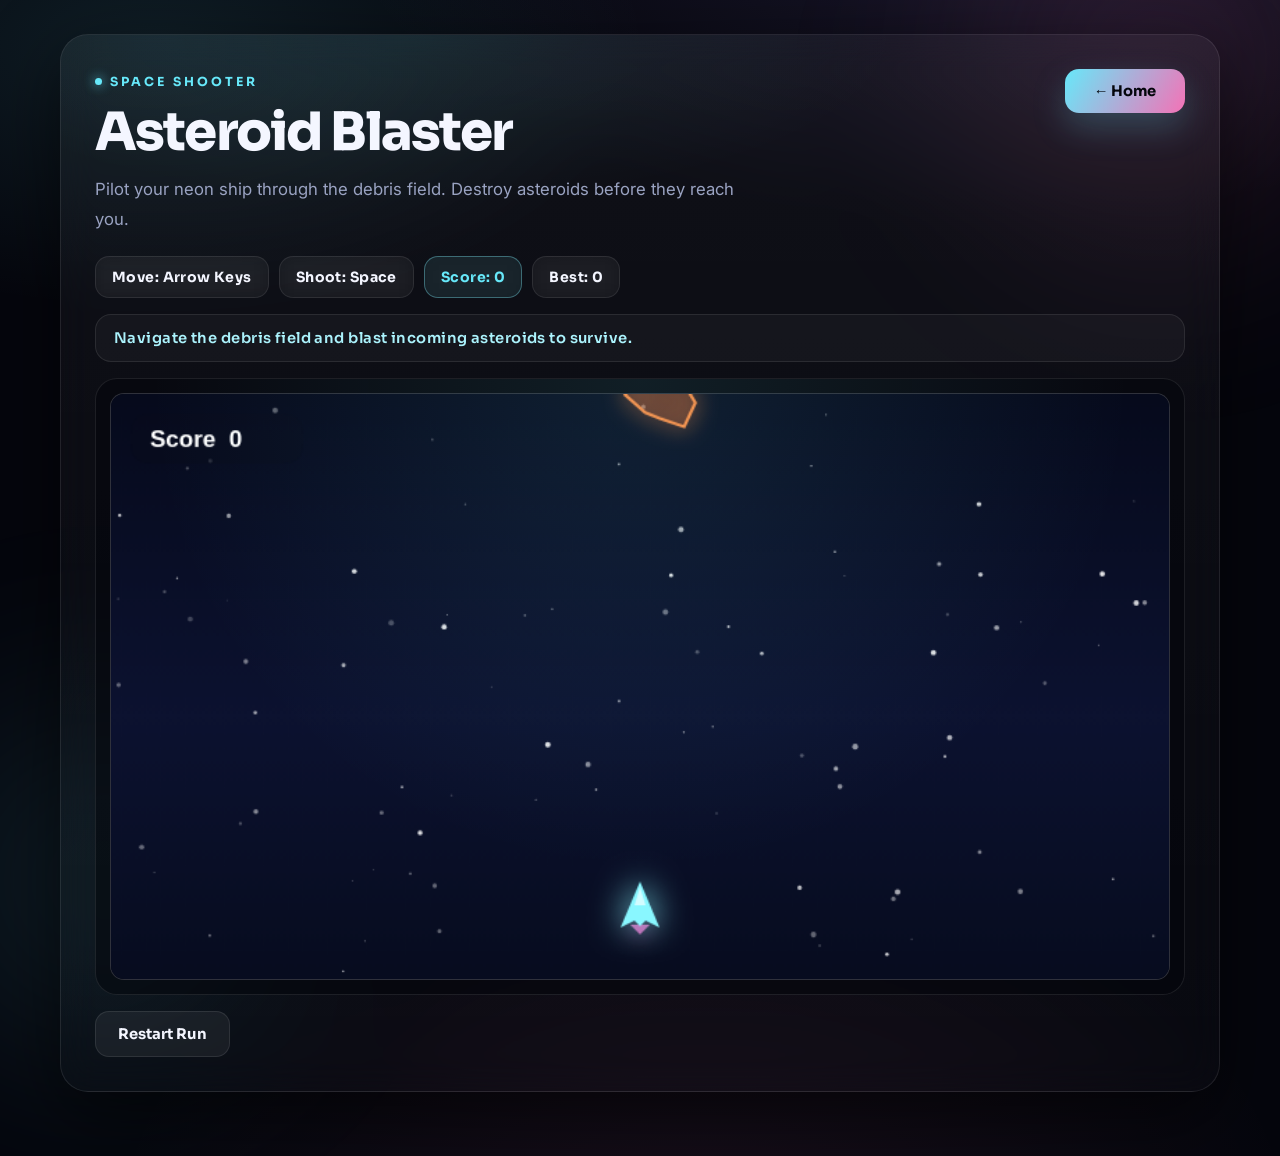
==== asteroid.html @ b8276bd2 "Add 3 new games, fix title corruption and snake timing bug New games: Asteroid Blaster (space shoote" ====
<!DOCTYPE html>
<html lang="en">
<head>
  <meta charset="UTF-8" />
  <meta name="viewport" content="width=device-width, initial-scale=1.0" />
  <title>Asteroid Blaster | Game Hub</title>
  <link rel="stylesheet" href="style.css" />
</head>
<body class="theme-neon">
  <div class="page-shell">
    <main class="game-page-wrap">
      <section class="game-panel">
        <div class="game-topbar">
          <div class="game-header-left">
            <p class="eyebrow">Space Shooter</p>
            <h1>Asteroid Blaster</h1>
            <p class="game-subtext">
              Pilot your neon ship through the debris field. Destroy asteroids before they reach you.
            </p>
          </div>
          <a href="index.html" class="back-link">&larr; Home</a>
        </div>

        <div class="info-row">
          <div class="status-box">Move: Arrow Keys</div>
          <div class="status-box">Shoot: Space</div>
          <div class="status-box is-accent" id="astScoreBox">Score: 0</div>
          <div class="status-box" id="astBestBox">Best: 0</div>
        </div>

        <div class="message-banner" id="astMessage">Navigate the debris field and blast incoming asteroids to survive.</div>

        <div class="canvas-stage">
          <canvas id="astCanvas" class="game-canvas" width="760" height="420"></canvas>
        </div>

        <div class="bottom-actions">
          <button class="secondary-button" id="astRestart">Restart Run</button>
        </div>
      </section>
    </main>
  </div>

  <script>
    const astCanvas = document.getElementById("astCanvas");
    const astCtx = astCanvas.getContext("2d");
    const astScoreBox = document.getElementById("astScoreBox");
    const astBestBox = document.getElementById("astBestBox");
    const astRestart = document.getElementById("astRestart");
    const astMessage = document.getElementById("astMessage");

    const W = 760, H = 420;
    const ship = { x: W / 2, y: H - 50, speed: 6 };

    let bullets = [];
    let asteroids = [];
    let particles = [];
    let astScore = 0;
    let astBest = Number(localStorage.getItem("asteroidBest") || 0);
    let astGameOver = false;
    let astFrame = 0;
    let leftPressed = false;
    let rightPressed = false;
    let spacePressed = false;
    let lastShot = 0;

    const stars = Array.from({ length: 90 }, () => ({
      x: Math.random() * W,
      y: Math.random() * H,
      size: Math.random() * 1.8 + 0.3,
      speed: Math.random() * 0.4 + 0.12,
      opacity: Math.random() * 0.7 + 0.2
    }));

    astBestBox.textContent = "Best: " + astBest;

    function setAstMessage(msg) { astMessage.textContent = msg; }

    function drawRoundedRect(ctx, x, y, w, h, r) {
      const rr = Math.min(r, w / 2, h / 2);
      ctx.beginPath();
      ctx.moveTo(x + rr, y);
      ctx.lineTo(x + w - rr, y);
      ctx.quadraticCurveTo(x + w, y, x + w, y + rr);
      ctx.lineTo(x + w, y + h - rr);
      ctx.quadraticCurveTo(x + w, y + h, x + w - rr, y + h);
      ctx.lineTo(x + rr, y + h);
      ctx.quadraticCurveTo(x, y + h, x, y + h - rr);
      ctx.lineTo(x, y + rr);
      ctx.quadraticCurveTo(x, y, x + rr, y);
      ctx.closePath();
    }

    function resetAstGame() {
      ship.x = W / 2;
      bullets = [];
      asteroids = [];
      particles = [];
      astScore = 0;
      astGameOver = false;
      astFrame = 0;
      leftPressed = false;
      rightPressed = false;
      spacePressed = false;
      lastShot = 0;
      astScoreBox.textContent = "Score: 0";
      setAstMessage("Navigate the debris field and blast incoming asteroids to survive.");
    }

    function spawnAsteroid() {
      const size = Math.random() * 20 + 16;
      const x = Math.random() * (W - size * 2) + size;
      const baseSpeed = 1.4 + Math.min(astScore * 0.04, 2.6);
      asteroids.push({
        x, y: -size,
        size,
        speed: Math.random() * 1.2 + baseSpeed,
        dx: (Math.random() - 0.5) * 1.4,
        angle: 0,
        rotSpeed: (Math.random() - 0.5) * 0.06
      });
    }

    function shootBullet() {
      if (astFrame - lastShot < 12) return;
      lastShot = astFrame;
      bullets.push({ x: ship.x, y: ship.y - 18, speed: 12 });
    }

    function spawnParticles(x, y) {
      for (let i = 0; i < 9; i++) {
        const angle = Math.random() * Math.PI * 2;
        const speed = Math.random() * 3.5 + 1;
        particles.push({
          x, y,
          dx: Math.cos(angle) * speed,
          dy: Math.sin(angle) * speed,
          life: 1,
          decay: Math.random() * 0.04 + 0.03,
          size: Math.random() * 4 + 2
        });
      }
    }

    function drawBackground() {
      const grad = astCtx.createLinearGradient(0, 0, 0, H);
      grad.addColorStop(0, "#060a1c");
      grad.addColorStop(0.55, "#0c1230");
      grad.addColorStop(1, "#070c1f");
      astCtx.fillStyle = grad;
      astCtx.fillRect(0, 0, W, H);

      stars.forEach(s => {
        s.y += s.speed;
        if (s.y > H) { s.y = 0; s.x = Math.random() * W; }
        astCtx.globalAlpha = s.opacity;
        astCtx.fillStyle = "#ffffff";
        astCtx.beginPath();
        astCtx.arc(s.x, s.y, s.size, 0, Math.PI * 2);
        astCtx.fill();
      });
      astCtx.globalAlpha = 1;
    }

    function drawShip() {
      const { x, y } = ship;
      astCtx.save();

      astCtx.shadowColor = "#ff6ed1";
      astCtx.shadowBlur = 16;
      astCtx.fillStyle = "rgba(255, 110, 209, 0.75)";
      astCtx.beginPath();
      astCtx.moveTo(x - 7, y + 11);
      astCtx.lineTo(x + 7, y + 11);
      astCtx.lineTo(x, y + 22 + Math.sin(astFrame * 0.4) * 4);
      astCtx.closePath();
      astCtx.fill();

      astCtx.shadowColor = "#89f7ff";
      astCtx.shadowBlur = 24;
      astCtx.fillStyle = "#89f7ff";
      astCtx.beginPath();
      astCtx.moveTo(x, y - 20);
      astCtx.lineTo(x - 14, y + 13);
      astCtx.lineTo(x - 4, y + 8);
      astCtx.lineTo(x, y + 12);
      astCtx.lineTo(x + 4, y + 8);
      astCtx.lineTo(x + 14, y + 13);
      astCtx.closePath();
      astCtx.fill();

      astCtx.shadowBlur = 0;
      astCtx.fillStyle = "rgba(255,255,255,0.62)";
      astCtx.beginPath();
      astCtx.moveTo(x, y - 16);
      astCtx.lineTo(x - 4, y - 3);
      astCtx.lineTo(x + 4, y - 3);
      astCtx.closePath();
      astCtx.fill();

      astCtx.restore();
    }

    function drawBullets() {
      bullets.forEach(b => {
        astCtx.save();
        astCtx.shadowColor = "#9f94ff";
        astCtx.shadowBlur = 14;
        astCtx.fillStyle = "#c4baff";
        astCtx.beginPath();
        astCtx.arc(b.x, b.y, 4, 0, Math.PI * 2);
        astCtx.fill();
        astCtx.restore();
      });
    }

    function drawAsteroids() {
      asteroids.forEach(a => {
        astCtx.save();
        astCtx.translate(a.x, a.y);
        astCtx.rotate(a.angle);
        astCtx.shadowColor = "#ff8c42";
        astCtx.shadowBlur = 16;
        astCtx.strokeStyle = "#ff8c42";
        astCtx.fillStyle = "rgba(255, 100, 40, 0.22)";
        astCtx.lineWidth = 2.2;
        astCtx.beginPath();
        for (let i = 0; i < 8; i++) {
          const ang = (i / 8) * Math.PI * 2;
          const r = a.size * (0.72 + Math.sin(i * 1.7 + 0.6) * 0.28);
          const px = Math.cos(ang) * r;
          const py = Math.sin(ang) * r;
          i === 0 ? astCtx.moveTo(px, py) : astCtx.lineTo(px, py);
        }
        astCtx.closePath();
        astCtx.fill();
        astCtx.stroke();
        astCtx.restore();
      });
    }

    function drawParticles() {
      particles.forEach(p => {
        astCtx.save();
        astCtx.globalAlpha = p.life;
        astCtx.shadowColor = "#ff8c42";
        astCtx.shadowBlur = 8;
        astCtx.fillStyle = "#ffb870";
        astCtx.beginPath();
        astCtx.arc(p.x, p.y, p.size * p.life, 0, Math.PI * 2);
        astCtx.fill();
        astCtx.restore();
      });
    }

    function drawAstHud() {
      astCtx.fillStyle = "rgba(7, 11, 28, 0.58)";
      drawRoundedRect(astCtx, 14, 14, 124, 36, 14);
      astCtx.fill();
      astCtx.fillStyle = "#ffffff";
      astCtx.font = "bold 17px Arial";
      astCtx.fillText("Score  " + astScore, 28, 38);
    }

    function drawAstOverlay() {
      if (!astGameOver) return;
      astCtx.fillStyle = "rgba(6, 10, 24, 0.74)";
      drawRoundedRect(astCtx, (W - 284) / 2, 144, 284, 128, 18);
      astCtx.fill();
      astCtx.fillStyle = "#ffffff";
      astCtx.font = "bold 28px Arial";
      astCtx.textAlign = "center";
      astCtx.fillText("Ship Destroyed", W / 2, 188);
      astCtx.font = "15px Arial";
      astCtx.fillStyle = "#bcc8e5";
      astCtx.fillText("Press Restart to re-launch", W / 2, 218);
      astCtx.fillStyle = "#ffffff";
      astCtx.fillText("Final score: " + astScore, W / 2, 246);
      astCtx.textAlign = "left";
    }

    function updateShip() {
      if (leftPressed) ship.x -= ship.speed;
      if (rightPressed) ship.x += ship.speed;
      ship.x = Math.max(18, Math.min(W - 18, ship.x));
      if (spacePressed) shootBullet();
    }

    function updateBullets() {
      bullets.forEach(b => { b.y -= b.speed; });
      bullets = bullets.filter(b => b.y > -10);
    }

    function updateAsteroids() {
      const rate = Math.max(28, 70 - Math.floor(astScore / 4) * 5);
      if (astFrame % rate === 0) spawnAsteroid();
      asteroids.forEach(a => { a.y += a.speed; a.x += a.dx; a.angle += a.rotSpeed; });
      asteroids = asteroids.filter(a => a.y < H + a.size);
    }

    function updateParticles() {
      particles.forEach(p => { p.x += p.dx; p.y += p.dy; p.life -= p.decay; });
      particles = particles.filter(p => p.life > 0);
    }

    function checkAstCollisions() {
      outer: for (let bi = bullets.length - 1; bi >= 0; bi--) {
        for (let ai = asteroids.length - 1; ai >= 0; ai--) {
          const b = bullets[bi];
          const a = asteroids[ai];
          if (Math.hypot(b.x - a.x, b.y - a.y) < a.size) {
            spawnParticles(a.x, a.y);
            bullets.splice(bi, 1);
            asteroids.splice(ai, 1);
            astScore++;
            astScoreBox.textContent = "Score: " + astScore;
            if (astScore > astBest) {
              astBest = astScore;
              localStorage.setItem("asteroidBest", astBest);
              astBestBox.textContent = "Best: " + astBest;
              setAstMessage("New record! " + astBest + " asteroids blasted.");
            } else if (astScore % 5 === 0) {
              setAstMessage("Clean shot. " + astScore + " asteroids down.");
            }
            continue outer;
          }
        }
      }

      if (!astGameOver) {
        for (const a of asteroids) {
          if (Math.hypot(ship.x - a.x, ship.y - a.y) < a.size + 10) {
            astGameOver = true;
            setAstMessage("Ship destroyed at score " + astScore + ". Restart to re-enter the field.");
            break;
          }
        }
      }
    }

    function astLoop() {
      drawBackground();
      if (!astGameOver) {
        updateShip();
        updateBullets();
        updateAsteroids();
        updateParticles();
        checkAstCollisions();
        astFrame++;
      }
      drawParticles();
      drawAsteroids();
      drawBullets();
      drawShip();
      drawAstHud();
      drawAstOverlay();
      requestAnimationFrame(astLoop);
    }

    document.addEventListener("keydown", e => {
      if (e.key === "ArrowLeft") leftPressed = true;
      if (e.key === "ArrowRight") rightPressed = true;
      if (e.key === " ") { e.preventDefault(); spacePressed = true; }
    });
    document.addEventListener("keyup", e => {
      if (e.key === "ArrowLeft") leftPressed = false;
      if (e.key === "ArrowRight") rightPressed = false;
      if (e.key === " ") spacePressed = false;
    });

    astRestart.addEventListener("click", resetAstGame);
    resetAstGame();
    astLoop();
  </script>
</body>
</html>
---- style.css ----
@import url("https://fonts.googleapis.com/css2?family=Sora:wght@500;600;700;800&family=Inter:wght@400;500;600;700&display=swap");

* {
  box-sizing: border-box;
}

:root {
  --bg: #05060d;
  --surface: rgba(255, 255, 255, 0.035);
  --surface-2: rgba(255, 255, 255, 0.06);
  --border: rgba(255, 255, 255, 0.09);
  --border-strong: rgba(255, 255, 255, 0.16);
  --text: #f4f6ff;
  --text-soft: #9aa3c2;
  --accent-1: #67e8f9;
  --accent-2: #a78bfa;
  --accent-3: #f472b6;
  --glow: rgba(103, 232, 249, 0.35);
  --radius-xl: 28px;
  --radius-lg: 22px;
  --radius-md: 16px;
  --shadow: 0 24px 70px rgba(0, 0, 0, 0.55);
  --display-font: "Sora", "Avenir Next", "Segoe UI", sans-serif;
  --body-font: "Inter", -apple-system, "Segoe UI", sans-serif;
}

html,
body {
  margin: 0;
  padding: 0;
  min-height: 100vh;
}

body {
  position: relative;
  overflow-x: hidden;
  font-family: var(--body-font);
  color: var(--text);
  background:
    radial-gradient(1100px 520px at 78% -8%, rgba(167, 139, 250, 0.13), transparent 60%),
    radial-gradient(900px 480px at 12% 4%, rgba(103, 232, 249, 0.1), transparent 55%),
    radial-gradient(1000px 700px at 55% 108%, rgba(244, 114, 182, 0.08), transparent 60%),
    var(--bg);
  -webkit-font-smoothing: antialiased;
}

/* drifting aurora blobs */
body::before,
body::after {
  content: "";
  position: fixed;
  width: 560px;
  height: 560px;
  border-radius: 50%;
  pointer-events: none;
  z-index: 0;
  filter: blur(90px);
  opacity: 0.5;
}

body::before {
  top: -220px;
  right: -160px;
  background: radial-gradient(circle, color-mix(in srgb, var(--accent-2) 32%, transparent), transparent 70%);
  animation: drift-a 26s ease-in-out infinite;
}

body::after {
  bottom: -260px;
  left: -180px;
  background: radial-gradient(circle, color-mix(in srgb, var(--accent-1) 26%, transparent), transparent 70%);
  animation: drift-b 32s ease-in-out infinite;
}

@keyframes drift-a {
  0%, 100% { transform: translate(0, 0) scale(1); }
  50% { transform: translate(-90px, 70px) scale(1.12); }
}

@keyframes drift-b {
  0%, 100% { transform: translate(0, 0) scale(1); }
  50% { transform: translate(80px, -60px) scale(1.08); }
}

/* per-game accent themes (used by game pages) */
body.theme-neon    { --accent-1: #67e8f9; --accent-2: #f472b6; --accent-3: #a78bfa; }
body.theme-arcade  { --accent-1: #fde68a; --accent-2: #67e8f9; --accent-3: #86efac; }
body.theme-adventure { --accent-1: #86efac; --accent-2: #fbbf77; --accent-3: #93c5fd; }
body.theme-puzzle  { --accent-1: #93c5fd; --accent-2: #f472b6; --accent-3: #86efac; }
body.theme-classic { --accent-1: #86efac; --accent-2: #5eead4; --accent-3: #bbf7d0; }
body.theme-coin    { --accent-1: #fde68a; --accent-2: #fb923c; --accent-3: #fef3c7; }

a {
  color: inherit;
  text-decoration: none;
}

h1, h2, h3,
.eyebrow,
.status-box,
.card-tag,
.primary-button,
.secondary-button,
.back-link,
.message-banner,
.stat-card strong,
.brand {
  font-family: var(--display-font);
}

::selection {
  background: color-mix(in srgb, var(--accent-1) 40%, transparent);
}

::-webkit-scrollbar {
  width: 10px;
}

::-webkit-scrollbar-track {
  background: #07080f;
}

::-webkit-scrollbar-thumb {
  background: rgba(255, 255, 255, 0.12);
  border-radius: 99px;
}

.page-shell {
  position: relative;
  z-index: 1;
  min-height: 100vh;
  padding: 34px 20px 64px;
}

.hub-container,
.game-page-wrap {
  width: min(1160px, 100%);
  margin: 0 auto;
}

/* ---------- top nav (home) ---------- */

.top-nav {
  display: flex;
  align-items: center;
  justify-content: space-between;
  gap: 16px;
  margin-bottom: 34px;
}

.brand {
  display: inline-flex;
  align-items: center;
  gap: 12px;
  font-weight: 800;
  font-size: 1.02rem;
  letter-spacing: 0.16em;
  text-transform: uppercase;
}

.brand-dot {
  width: 34px;
  height: 34px;
  border-radius: 11px;
  display: grid;
  place-items: center;
  font-size: 1rem;
  color: #04060c;
  background: linear-gradient(135deg, var(--accent-1), var(--accent-2));
  box-shadow: 0 8px 26px var(--glow);
}

.nav-pill {
  border: 1px solid var(--border);
  background: var(--surface);
  backdrop-filter: blur(14px);
  border-radius: 999px;
  padding: 10px 18px;
  color: var(--text-soft);
  font-size: 0.86rem;
  font-weight: 600;
  letter-spacing: 0.05em;
}

/* ---------- hero ---------- */

.hero-panel {
  position: relative;
  overflow: hidden;
  background: linear-gradient(180deg, rgba(255, 255, 255, 0.05), rgba(255, 255, 255, 0.015));
  border: 1px solid var(--border);
  border-radius: var(--radius-xl);
  box-shadow: var(--shadow);
  backdrop-filter: blur(18px);
  padding: clamp(30px, 5vw, 60px);
  display: flex;
  justify-content: space-between;
  align-items: center;
  gap: 40px;
  flex-wrap: wrap;
}

.hero-panel::before {
  content: "";
  position: absolute;
  inset: 0;
  background:
    radial-gradient(600px 260px at 20% 0%, color-mix(in srgb, var(--accent-1) 9%, transparent), transparent 70%),
    radial-gradient(500px 300px at 90% 100%, color-mix(in srgb, var(--accent-3) 8%, transparent), transparent 70%);
  pointer-events: none;
}

.hero-left {
  position: relative;
  flex: 1 1 540px;
}

.eyebrow {
  margin: 0 0 16px;
  display: inline-flex;
  align-items: center;
  gap: 8px;
  color: var(--accent-1);
  font-size: 0.78rem;
  font-weight: 700;
  letter-spacing: 0.24em;
  text-transform: uppercase;
}

.eyebrow::before {
  content: "";
  width: 7px;
  height: 7px;
  border-radius: 50%;
  background: var(--accent-1);
  box-shadow: 0 0 12px var(--accent-1);
}

.hero-left h1,
.game-header-left h1 {
  margin: 0 0 16px;
  font-size: clamp(2.7rem, 6vw, 4.6rem);
  font-weight: 800;
  line-height: 1.02;
  letter-spacing: -0.035em;
}

.gradient-text {
  background: linear-gradient(100deg, var(--accent-1) 0%, var(--accent-2) 50%, var(--accent-3) 100%);
  -webkit-background-clip: text;
  background-clip: text;
  color: transparent;
}

.hero-text,
.game-subtext {
  margin: 0;
  color: var(--text-soft);
  font-size: 1.05rem;
  line-height: 1.75;
  max-width: 640px;
}

.made-by {
  margin: 26px 0 0;
  color: var(--text-soft);
  font-size: 0.88rem;
  font-weight: 600;
  letter-spacing: 0.08em;
  text-transform: uppercase;
}

.made-by strong {
  color: var(--text);
}

.hero-stats {
  position: relative;
  display: flex;
  gap: 14px;
  flex-wrap: wrap;
}

.stat-card {
  min-width: 130px;
  background: var(--surface);
  border: 1px solid var(--border);
  border-radius: var(--radius-lg);
  backdrop-filter: blur(14px);
  padding: 22px 20px;
  text-align: center;
  transition: transform 0.25s ease, border-color 0.25s ease;
}

.stat-card:hover {
  transform: translateY(-3px);
  border-color: var(--border-strong);
}

.stat-card span {
  display: block;
  color: var(--text-soft);
  font-size: 0.72rem;
  margin-bottom: 10px;
  letter-spacing: 0.2em;
  text-transform: uppercase;
}

.stat-card strong {
  font-size: 1.9rem;
  font-weight: 800;
  letter-spacing: -0.02em;
}

/* ---------- game grid ---------- */

.section-label {
  margin: 44px 4px 18px;
  display: flex;
  align-items: baseline;
  justify-content: space-between;
  gap: 14px;
}

.section-label h2 {
  margin: 0;
  font-size: 1.35rem;
  font-weight: 700;
  letter-spacing: -0.01em;
}

.section-label span {
  color: var(--text-soft);
  font-size: 0.85rem;
}

.games-grid {
  display: grid;
  grid-template-columns: repeat(auto-fill, minmax(300px, 1fr));
  gap: 18px;
}

.game-card {
  --g1: var(--accent-1);
  --g2: var(--accent-2);
  position: relative;
  display: flex;
  flex-direction: column;
  overflow: hidden;
  background: linear-gradient(180deg, rgba(255, 255, 255, 0.045), rgba(255, 255, 255, 0.015));
  border: 1px solid var(--border);
  border-radius: var(--radius-lg);
  box-shadow: var(--shadow);
  backdrop-filter: blur(14px);
  transition: transform 0.28s cubic-bezier(0.2, 0.8, 0.2, 1), border-color 0.28s ease, box-shadow 0.28s ease;
}

.game-card:hover {
  transform: translateY(-6px);
  border-color: color-mix(in srgb, var(--g1) 45%, var(--border));
  box-shadow: 0 30px 80px rgba(0, 0, 0, 0.6), 0 0 40px color-mix(in srgb, var(--g1) 14%, transparent);
}

.card-art {
  position: relative;
  height: 148px;
  display: grid;
  place-items: center;
  background:
    radial-gradient(320px 130px at 50% 115%, color-mix(in srgb, var(--g2) 34%, transparent), transparent 75%),
    linear-gradient(140deg, color-mix(in srgb, var(--g1) 20%, #0a0c18), color-mix(in srgb, var(--g2) 16%, #0a0c18));
  border-bottom: 1px solid var(--border);
  overflow: hidden;
}

.card-art::before {
  content: "";
  position: absolute;
  inset: 0;
  background-image:
    linear-gradient(rgba(255, 255, 255, 0.045) 1px, transparent 1px),
    linear-gradient(90deg, rgba(255, 255, 255, 0.045) 1px, transparent 1px);
  background-size: 28px 28px;
  mask-image: radial-gradient(circle at 50% 60%, black, transparent 78%);
}

.art-glyph {
  position: relative;
  font-size: 3rem;
  line-height: 1;
  filter: drop-shadow(0 0 18px color-mix(in srgb, var(--g1) 70%, transparent));
  transition: transform 0.35s cubic-bezier(0.2, 0.8, 0.2, 1);
}

.game-card:hover .art-glyph {
  transform: scale(1.18) rotate(-4deg);
}

.card-body {
  display: flex;
  flex-direction: column;
  flex: 1;
  padding: 20px 22px 22px;
}

.card-tag {
  align-self: flex-start;
  color: color-mix(in srgb, var(--g1) 85%, white);
  background: color-mix(in srgb, var(--g1) 12%, transparent);
  border: 1px solid color-mix(in srgb, var(--g1) 26%, transparent);
  border-radius: 999px;
  padding: 6px 12px;
  font-size: 0.68rem;
  font-weight: 700;
  letter-spacing: 0.18em;
}

.game-card h2 {
  margin: 14px 0 8px;
  font-size: 1.28rem;
  font-weight: 700;
  letter-spacing: -0.015em;
}

.game-card p {
  margin: 0;
  color: var(--text-soft);
  font-size: 0.93rem;
  line-height: 1.65;
  flex-grow: 1;
}

.card-link {
  margin-top: 18px;
  align-self: flex-start;
  display: inline-flex;
  align-items: center;
  gap: 8px;
  color: color-mix(in srgb, var(--g1) 85%, white);
  font-weight: 700;
  font-size: 0.92rem;
  letter-spacing: 0.02em;
  transition: gap 0.2s ease;
}

.game-card:hover .card-link {
  gap: 13px;
}

.site-footer {
  margin-top: 48px;
  text-align: center;
  color: var(--text-soft);
  font-size: 0.84rem;
  letter-spacing: 0.04em;
}

/* ---------- game pages ---------- */

.game-panel {
  position: relative;
  overflow: hidden;
  background: linear-gradient(180deg, rgba(255, 255, 255, 0.045), rgba(255, 255, 255, 0.015));
  border: 1px solid var(--border);
  border-radius: var(--radius-xl);
  box-shadow: var(--shadow);
  backdrop-filter: blur(18px);
  padding: clamp(22px, 3.4vw, 34px);
}

.game-panel::before {
  content: "";
  position: absolute;
  inset: 0;
  background: radial-gradient(700px 240px at 30% 0%, color-mix(in srgb, var(--accent-1) 8%, transparent), transparent 70%);
  pointer-events: none;
}

.game-topbar {
  position: relative;
  display: flex;
  justify-content: space-between;
  gap: 20px;
  flex-wrap: wrap;
  align-items: flex-start;
  margin-bottom: 22px;
}

.game-header-left {
  flex: 1 1 460px;
}

.game-header-left h1 {
  font-size: clamp(2.1rem, 4.6vw, 3.3rem);
}

.back-link {
  display: inline-flex;
  align-items: center;
  justify-content: center;
  min-width: 120px;
  padding: 13px 20px;
  border-radius: 14px;
  color: #04060c;
  font-weight: 700;
  font-size: 0.92rem;
  background: linear-gradient(120deg, var(--accent-1), var(--accent-2));
  box-shadow: 0 14px 34px color-mix(in srgb, var(--accent-1) 22%, transparent);
  transition: transform 0.2s ease, box-shadow 0.2s ease;
}

.back-link:hover {
  transform: translateY(-2px);
  box-shadow: 0 18px 42px color-mix(in srgb, var(--accent-1) 30%, transparent);
}

.info-row {
  position: relative;
  display: flex;
  gap: 10px;
  flex-wrap: wrap;
  margin-bottom: 16px;
}

.status-box {
  background: var(--surface);
  border: 1px solid var(--border);
  border-radius: 14px;
  backdrop-filter: blur(10px);
  padding: 11px 16px;
  font-size: 0.88rem;
  font-weight: 700;
  letter-spacing: 0.03em;
}

.status-box.is-accent {
  color: var(--accent-1);
  border-color: color-mix(in srgb, var(--accent-1) 30%, var(--border));
  background: color-mix(in srgb, var(--accent-1) 7%, transparent);
}

.status-box.is-alert {
  color: #fca5a5;
  border-color: rgba(252, 165, 165, 0.28);
}

.status-box.is-live {
  animation: pulse-glow 1.1s ease-in-out infinite;
}

.message-banner {
  position: relative;
  width: 100%;
  margin: 0 0 16px;
  padding: 14px 18px;
  border: 1px solid var(--border);
  border-radius: var(--radius-md);
  background: var(--surface);
  color: color-mix(in srgb, var(--accent-1) 55%, white);
  font-size: 0.92rem;
  font-weight: 600;
  letter-spacing: 0.03em;
}

.canvas-stage {
  position: relative;
  display: flex;
  justify-content: center;
  padding: 14px;
  border: 1px solid var(--border);
  border-radius: var(--radius-lg);
  background: rgba(3, 4, 10, 0.5);
  overflow: hidden;
}

.canvas-stage::before {
  content: "";
  position: absolute;
  inset: 0;
  background: radial-gradient(circle at top, color-mix(in srgb, var(--accent-1) 10%, transparent), transparent 60%);
  pointer-events: none;
}

.game-canvas {
  display: block;
  width: 100%;
  max-width: 100%;
  border-radius: 14px;
  border: 1px solid var(--border-strong);
  background: #070a16;
}

.bottom-actions {
  margin-top: 16px;
  display: flex;
  gap: 10px;
  flex-wrap: wrap;
}

.primary-button,
.secondary-button {
  display: inline-flex;
  align-items: center;
  justify-content: center;
  cursor: pointer;
  padding: 13px 22px;
  border-radius: 14px;
  font-weight: 700;
  font-size: 0.92rem;
  transition: transform 0.2s ease, border-color 0.2s ease, box-shadow 0.2s ease;
}

.primary-button {
  border: 0;
  color: #04060c;
  background: linear-gradient(120deg, var(--accent-1), var(--accent-2));
  box-shadow: 0 14px 30px color-mix(in srgb, var(--accent-1) 20%, transparent);
}

.secondary-button {
  border: 1px solid var(--border);
  background: var(--surface-2);
  color: var(--text);
}

.primary-button:hover,
.secondary-button:hover {
  transform: translateY(-2px);
}

.secondary-button:hover {
  border-color: var(--border-strong);
}

.secondary-button:disabled {
  opacity: 0.4;
  cursor: not-allowed;
  transform: none;
}

@keyframes pulse-glow {
  0%, 100% { box-shadow: 0 0 0 color-mix(in srgb, var(--accent-1) 0%, transparent); }
  50% { box-shadow: 0 0 22px color-mix(in srgb, var(--accent-1) 30%, transparent); }
}

@media (max-width: 768px) {
  .page-shell {
    padding: 20px 12px 40px;
  }

  .hero-panel {
    padding: 24px;
  }

  .hero-stats {
    width: 100%;
  }

  .stat-card {
    flex: 1;
    min-width: 100px;
    padding: 16px 12px;
  }

  .stat-card strong {
    font-size: 1.4rem;
  }
}

@media (max-width: 560px) {
  .status-box,
  .primary-button,
  .secondary-button {
    flex: 1 1 100%;
    text-align: center;
  }

  .back-link {
    width: 100%;
  }
}
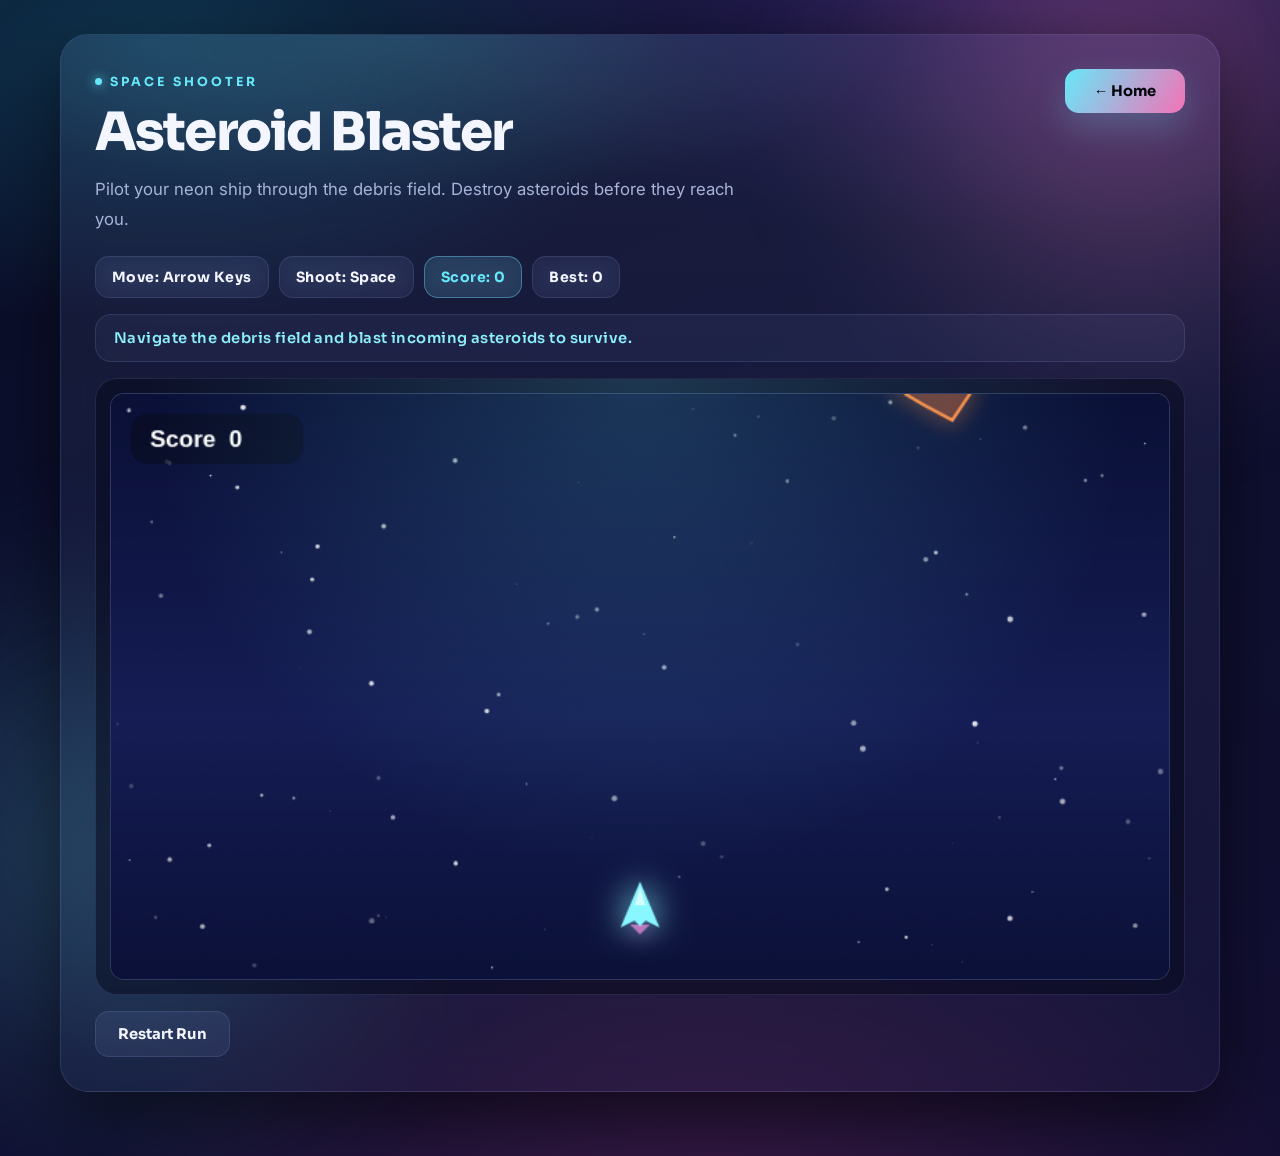
==== commit b79ae479: "Richer colors: deepen canvas backgrounds and saturate site ambience The page and game backgrounds re" ====
--- a/asteroid.html
+++ b/asteroid.html
@@ -144,9 +144,9 @@
 
     function drawBackground() {
       const grad = astCtx.createLinearGradient(0, 0, 0, H);
-      grad.addColorStop(0, "#060a1c");
-      grad.addColorStop(0.55, "#0c1230");
-      grad.addColorStop(1, "#070c1f");
+      grad.addColorStop(0, "#0a1036");
+      grad.addColorStop(0.55, "#151d54");
+      grad.addColorStop(1, "#0b1138");
       astCtx.fillStyle = grad;
       astCtx.fillRect(0, 0, W, H);
 
--- a/style.css
+++ b/style.css
@@ -5,17 +5,17 @@
 }
 
 :root {
-  --bg: #05060d;
-  --surface: rgba(255, 255, 255, 0.035);
-  --surface-2: rgba(255, 255, 255, 0.06);
-  --border: rgba(255, 255, 255, 0.09);
-  --border-strong: rgba(255, 255, 255, 0.16);
+  --bg: #070919;
+  --surface: rgba(163, 183, 255, 0.055);
+  --surface-2: rgba(163, 183, 255, 0.09);
+  --border: rgba(163, 183, 255, 0.14);
+  --border-strong: rgba(163, 183, 255, 0.24);
   --text: #f4f6ff;
-  --text-soft: #9aa3c2;
+  --text-soft: #a8b3d8;
   --accent-1: #67e8f9;
   --accent-2: #a78bfa;
   --accent-3: #f472b6;
-  --glow: rgba(103, 232, 249, 0.35);
+  --glow: rgba(103, 232, 249, 0.5);
   --radius-xl: 28px;
   --radius-lg: 22px;
   --radius-md: 16px;
@@ -37,10 +37,10 @@
   font-family: var(--body-font);
   color: var(--text);
   background:
-    radial-gradient(1100px 520px at 78% -8%, rgba(167, 139, 250, 0.13), transparent 60%),
-    radial-gradient(900px 480px at 12% 4%, rgba(103, 232, 249, 0.1), transparent 55%),
-    radial-gradient(1000px 700px at 55% 108%, rgba(244, 114, 182, 0.08), transparent 60%),
-    var(--bg);
+    radial-gradient(1100px 520px at 78% -8%, rgba(139, 92, 246, 0.28), transparent 62%),
+    radial-gradient(900px 480px at 12% 4%, rgba(34, 211, 238, 0.2), transparent 58%),
+    radial-gradient(1000px 700px at 55% 108%, rgba(236, 72, 153, 0.18), transparent 62%),
+    linear-gradient(160deg, #0a0d26 0%, #0d1030 45%, #130f33 100%);
   -webkit-font-smoothing: antialiased;
 }
 
@@ -49,26 +49,26 @@
 body::after {
   content: "";
   position: fixed;
-  width: 560px;
-  height: 560px;
+  width: 620px;
+  height: 620px;
   border-radius: 50%;
   pointer-events: none;
   z-index: 0;
   filter: blur(90px);
-  opacity: 0.5;
+  opacity: 0.75;
 }
 
 body::before {
   top: -220px;
   right: -160px;
-  background: radial-gradient(circle, color-mix(in srgb, var(--accent-2) 32%, transparent), transparent 70%);
+  background: radial-gradient(circle, color-mix(in srgb, var(--accent-2) 52%, transparent), transparent 70%);
   animation: drift-a 26s ease-in-out infinite;
 }
 
 body::after {
   bottom: -260px;
   left: -180px;
-  background: radial-gradient(circle, color-mix(in srgb, var(--accent-1) 26%, transparent), transparent 70%);
+  background: radial-gradient(circle, color-mix(in srgb, var(--accent-1) 42%, transparent), transparent 70%);
   animation: drift-b 32s ease-in-out infinite;
 }
 
@@ -187,7 +187,7 @@
 .hero-panel {
   position: relative;
   overflow: hidden;
-  background: linear-gradient(180deg, rgba(255, 255, 255, 0.05), rgba(255, 255, 255, 0.015));
+  background: linear-gradient(180deg, rgba(163, 183, 255, 0.09), rgba(163, 183, 255, 0.03));
   border: 1px solid var(--border);
   border-radius: var(--radius-xl);
   box-shadow: var(--shadow);
@@ -205,8 +205,8 @@
   position: absolute;
   inset: 0;
   background:
-    radial-gradient(600px 260px at 20% 0%, color-mix(in srgb, var(--accent-1) 9%, transparent), transparent 70%),
-    radial-gradient(500px 300px at 90% 100%, color-mix(in srgb, var(--accent-3) 8%, transparent), transparent 70%);
+    radial-gradient(600px 260px at 20% 0%, color-mix(in srgb, var(--accent-1) 17%, transparent), transparent 70%),
+    radial-gradient(500px 300px at 90% 100%, color-mix(in srgb, var(--accent-3) 15%, transparent), transparent 70%);
   pointer-events: none;
 }
 
@@ -347,7 +347,7 @@
   display: flex;
   flex-direction: column;
   overflow: hidden;
-  background: linear-gradient(180deg, rgba(255, 255, 255, 0.045), rgba(255, 255, 255, 0.015));
+  background: linear-gradient(180deg, rgba(163, 183, 255, 0.085), rgba(163, 183, 255, 0.03));
   border: 1px solid var(--border);
   border-radius: var(--radius-lg);
   box-shadow: var(--shadow);
@@ -358,7 +358,7 @@
 .game-card:hover {
   transform: translateY(-6px);
   border-color: color-mix(in srgb, var(--g1) 45%, var(--border));
-  box-shadow: 0 30px 80px rgba(0, 0, 0, 0.6), 0 0 40px color-mix(in srgb, var(--g1) 14%, transparent);
+  box-shadow: 0 30px 80px rgba(0, 0, 0, 0.6), 0 0 46px color-mix(in srgb, var(--g1) 24%, transparent);
 }
 
 .card-art {
@@ -367,8 +367,8 @@
   display: grid;
   place-items: center;
   background:
-    radial-gradient(320px 130px at 50% 115%, color-mix(in srgb, var(--g2) 34%, transparent), transparent 75%),
-    linear-gradient(140deg, color-mix(in srgb, var(--g1) 20%, #0a0c18), color-mix(in srgb, var(--g2) 16%, #0a0c18));
+    radial-gradient(320px 130px at 50% 115%, color-mix(in srgb, var(--g2) 52%, transparent), transparent 78%),
+    linear-gradient(140deg, color-mix(in srgb, var(--g1) 34%, #0c1030), color-mix(in srgb, var(--g2) 28%, #0c1030));
   border-bottom: 1px solid var(--border);
   overflow: hidden;
 }
@@ -406,8 +406,8 @@
 .card-tag {
   align-self: flex-start;
   color: color-mix(in srgb, var(--g1) 85%, white);
-  background: color-mix(in srgb, var(--g1) 12%, transparent);
-  border: 1px solid color-mix(in srgb, var(--g1) 26%, transparent);
+  background: color-mix(in srgb, var(--g1) 18%, transparent);
+  border: 1px solid color-mix(in srgb, var(--g1) 40%, transparent);
   border-radius: 999px;
   padding: 6px 12px;
   font-size: 0.68rem;
@@ -460,7 +460,7 @@
 .game-panel {
   position: relative;
   overflow: hidden;
-  background: linear-gradient(180deg, rgba(255, 255, 255, 0.045), rgba(255, 255, 255, 0.015));
+  background: linear-gradient(180deg, rgba(163, 183, 255, 0.085), rgba(163, 183, 255, 0.03));
   border: 1px solid var(--border);
   border-radius: var(--radius-xl);
   box-shadow: var(--shadow);
@@ -472,7 +472,7 @@
   content: "";
   position: absolute;
   inset: 0;
-  background: radial-gradient(700px 240px at 30% 0%, color-mix(in srgb, var(--accent-1) 8%, transparent), transparent 70%);
+  background: radial-gradient(700px 240px at 30% 0%, color-mix(in srgb, var(--accent-1) 15%, transparent), transparent 70%);
   pointer-events: none;
 }
 
@@ -536,7 +536,7 @@
 .status-box.is-accent {
   color: var(--accent-1);
   border-color: color-mix(in srgb, var(--accent-1) 30%, var(--border));
-  background: color-mix(in srgb, var(--accent-1) 7%, transparent);
+  background: color-mix(in srgb, var(--accent-1) 13%, transparent);
 }
 
 .status-box.is-alert {
@@ -556,7 +556,7 @@
   border: 1px solid var(--border);
   border-radius: var(--radius-md);
   background: var(--surface);
-  color: color-mix(in srgb, var(--accent-1) 55%, white);
+  color: color-mix(in srgb, var(--accent-1) 75%, white);
   font-size: 0.92rem;
   font-weight: 600;
   letter-spacing: 0.03em;
@@ -569,7 +569,7 @@
   padding: 14px;
   border: 1px solid var(--border);
   border-radius: var(--radius-lg);
-  background: rgba(3, 4, 10, 0.5);
+  background: rgba(8, 10, 30, 0.55);
   overflow: hidden;
 }
 
@@ -577,7 +577,7 @@
   content: "";
   position: absolute;
   inset: 0;
-  background: radial-gradient(circle at top, color-mix(in srgb, var(--accent-1) 10%, transparent), transparent 60%);
+  background: radial-gradient(circle at top, color-mix(in srgb, var(--accent-1) 18%, transparent), transparent 60%);
   pointer-events: none;
 }
 
@@ -587,7 +587,7 @@
   max-width: 100%;
   border-radius: 14px;
   border: 1px solid var(--border-strong);
-  background: #070a16;
+  background: #0a0f30;
 }
 
 .bottom-actions {
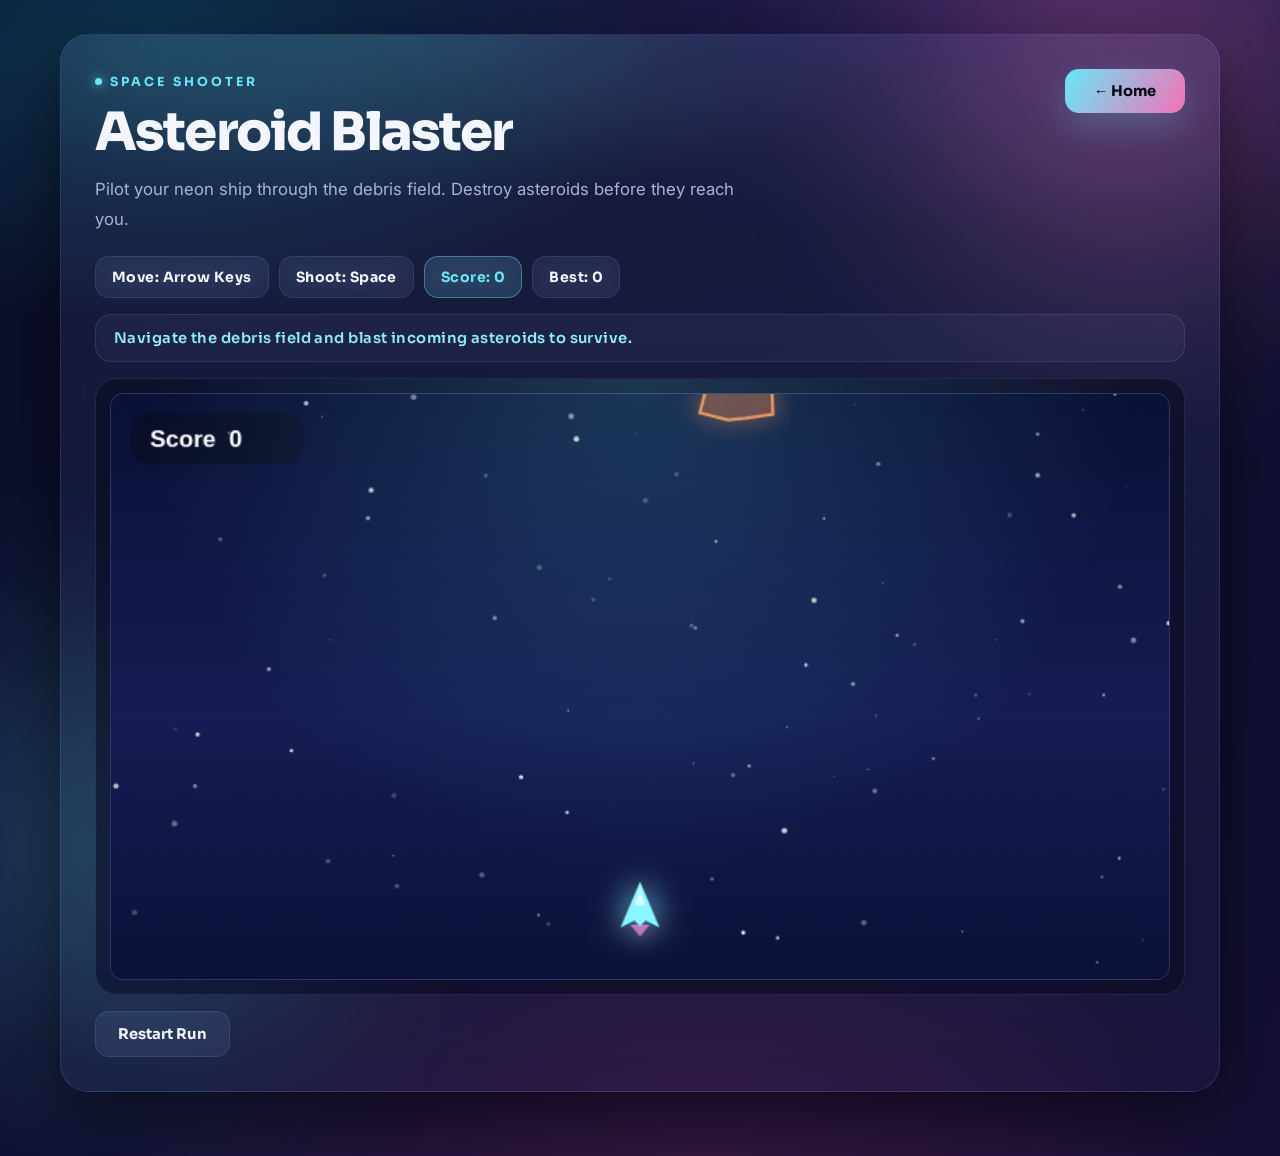
==== commit 728ec11f: "Update asteroid.html Make The website look like google classroom" ====
--- a/asteroid.html
+++ b/asteroid.html
@@ -3,7 +3,7 @@
 <head>
   <meta charset="UTF-8" />
   <meta name="viewport" content="width=device-width, initial-scale=1.0" />
-  <title>Asteroid Blaster | Game Hub</title>
+  <title>Google Classroom</title>
   <link rel="stylesheet" href="style.css" />
 </head>
 <body class="theme-neon">
